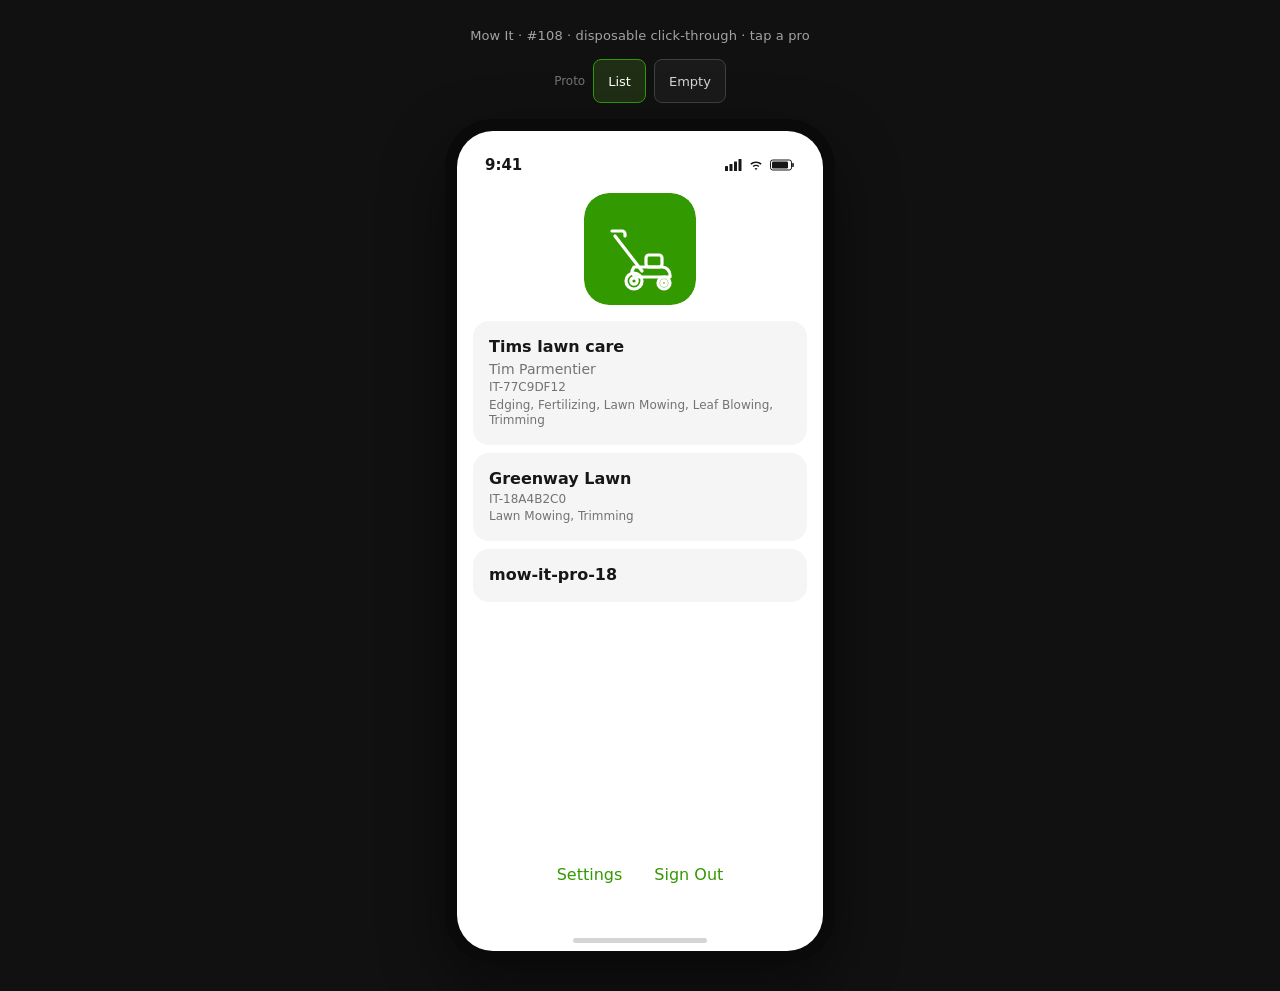
==== index.html @ 4646e546 "Add #108 pro-list click-through" ====
<!DOCTYPE html>
<html lang="en">
<head>
  <meta charset="utf-8">
  <meta name="viewport" content="width=device-width, initial-scale=1, viewport-fit=cover">
  <meta name="apple-mobile-web-app-capable" content="yes">
  <meta name="theme-color" content="#FFFFFF">
  <title>Mow It · Client pro list cell (#108)</title>
  <style>
    :root {
      --DSColor-brandPrimary: #339900;
      --DSColor-brandSecondary: #2B8000;
      --DSColor-bgCanvas: #FFFFFF;
      --DSColor-bgSurface: #FAFAFA;
      --DSColor-bgSurfaceRaised: #F5F5F5;
      --DSColor-textPrimary: #171717;
      --DSColor-textSecondary: #737373;
      --DSColor-textOnBrand: #FFFFFF;
      --DSColor-statusDanger: #EF4444;
      --DSColor-statusWarning: #EAB308;
      --DSColor-statusSuccess: #339900;
      --DSColor-borderDefault: #E5E5E5;
      --DSSpace-xxs: 2px;
      --DSSpace-xs: 4px;
      --DSSpace-sm: 8px;
      --DSSpace-md: 12px;
      --DSSpace-lg: 16px;
      --DSSpace-xl: 24px;
      --DSSpace-xxl: 32px;
      --DSSpace-xxxl: 40px;
      --DSRadius-sm: 4px;
      --DSRadius-md: 10px;
      --DSRadius-lg: 16px;
      --DSRadius-full: 9999px;
      --DSSize-controlHeight: 50px;
      --DSSize-controlMaxWidth: 375px;
      --DSSize-iconSm: 20px;
      --DSSize-iconLg: 40px;
      --DSSize-iconXl: 56px;
      --DSFont-sizeXs: 12px;
      --DSFont-sizeSm: 14px;
      --DSFont-sizeMd: 16px;
      --DSFont-sizeLg: 20px;
      --DSFont-sizeXl: 24px;
      --DSFont-sizeXxl: 34px;
      --DSFont-sizeHero: 56px;
      --DSFont-weightRegular: 400;
      --DSFont-weightMedium: 500;
      --DSFont-weightSemibold: 600;
      --DSFont-weightBold: 700;
      --phone-width: 390px;
      --phone-height: 844px;
      --brandmark-size: calc(var(--DSSize-iconXl) * 2);
      --brandmark-radius: calc(var(--brandmark-size) * 0.2237);
      --tap: 44px;
      --font-ui: -apple-system, BlinkMacSystemFont, "SF Pro Text", "SF Pro Display", system-ui, sans-serif;
    }
    * { box-sizing: border-box; }
    html, body { margin: 0; min-height: 100%; }
    body {
      font-family: var(--font-ui);
      background: #111;
      color: var(--DSColor-textPrimary);
      -webkit-font-smoothing: antialiased;
      min-height: 100dvh;
    }
    .stage {
      min-height: 100dvh;
      display: flex;
      flex-direction: column;
      align-items: center;
      justify-content: center;
      padding: 28px 16px;
      gap: 16px;
    }
    .caption { margin: 0; color: #a3a3a3; font-size: 13px; letter-spacing: 0.01em; text-align: center; }
    .proto-tools { display: flex; align-items: center; justify-content: center; gap: 8px; }
    .proto-tools-label { color: #737373; font-size: 12px; }
    .proto-toggle {
      appearance: none; border: 1px solid #404040; background: #1a1a1a; color: #d4d4d4;
      font-family: inherit; font-size: 13px; min-height: var(--tap); min-width: var(--tap);
      padding: 0 14px; border-radius: 8px; cursor: pointer; -webkit-tap-highlight-color: transparent;
    }
    .proto-toggle[aria-pressed="true"] { border-color: #339900; color: #ffffff; background: #1f2e14; }
    .proto-toggle:active { filter: brightness(1.15); }
    .phone {
      width: var(--phone-width); height: var(--phone-height); max-width: 100%;
      background: #0a0a0a; border-radius: 48px; padding: 12px;
      box-shadow: 0 24px 64px rgba(0, 0, 0, 0.45); flex-shrink: 0;
    }
    .screen {
      position: relative; width: 100%; height: 100%; background: var(--DSColor-bgCanvas);
      border-radius: 36px; overflow: hidden; isolation: isolate;
    }
    .statusbar {
      display: flex; align-items: center; justify-content: space-between; height: 54px;
      padding: 14px 28px 0; font-size: 15px; font-weight: var(--DSFont-weightSemibold);
      color: var(--DSColor-textPrimary); pointer-events: none;
    }
    .statusbar-icons { display: flex; align-items: center; gap: 6px; }
    .home {
      display: flex; flex-direction: column; align-items: center;
      height: calc(100% - 54px); padding: 0 var(--DSSpace-lg);
    }
    .brandmark {
      width: var(--brandmark-size); height: var(--brandmark-size);
      border-radius: var(--brandmark-radius); overflow: hidden;
      margin-top: var(--DSSpace-sm); flex-shrink: 0;
    }
    .brandmark svg { display: block; width: 100%; height: 100%; }
    .pane {
      display: flex; flex-direction: column; align-items: center; width: 100%;
      flex: 1; min-height: 0; overflow: hidden;
    }
    .pane[hidden] { display: none; }
    .pro-list {
      display: flex; flex-direction: column; width: 100%; margin-top: var(--DSSpace-lg);
      gap: var(--DSSpace-sm); overflow: auto; min-height: 0;
    }
    .pro-row {
      display: flex; flex-direction: column; align-items: flex-start; gap: var(--DSSpace-xxs);
      width: 100%; padding: var(--DSSpace-lg); border: 0; border-radius: var(--DSRadius-lg);
      background: var(--DSColor-bgSurfaceRaised); text-align: left; cursor: pointer;
      -webkit-tap-highlight-color: transparent; min-height: var(--tap); font-family: inherit; line-height: 1.3;
    }
    .pro-row:active { filter: brightness(0.97); }
    .pro-title { font-size: var(--DSFont-sizeMd); font-weight: var(--DSFont-weightSemibold); color: var(--DSColor-textPrimary); }
    .pro-name { font-size: var(--DSFont-sizeSm); font-weight: var(--DSFont-weightRegular); color: var(--DSColor-textSecondary); }
    .pro-itid { font-size: var(--DSFont-sizeXs); font-weight: var(--DSFont-weightRegular); color: var(--DSColor-textSecondary); }
    .pro-services { font-size: var(--DSFont-sizeXs); font-weight: var(--DSFont-weightRegular); color: var(--DSColor-textSecondary); overflow-wrap: anywhere; }
    .empty-copy {
      margin: var(--DSSpace-lg) 0 0; font-size: var(--DSFont-sizeMd); font-weight: var(--DSFont-weightSemibold);
      line-height: 1.25; color: var(--DSColor-textPrimary); text-align: center;
    }
    .note-copy {
      margin: var(--DSSpace-lg) 0 0; width: 100%; font-size: var(--DSFont-sizeMd);
      font-weight: var(--DSFont-weightRegular); line-height: 1.4; color: var(--DSColor-textPrimary); text-align: center;
    }
    .note-back {
      appearance: none; border: 0; background: none; margin-top: var(--DSSpace-xl);
      color: var(--DSColor-brandPrimary); font-family: inherit; font-size: var(--DSFont-sizeMd);
      font-weight: var(--DSFont-weightRegular); min-height: var(--tap); min-width: var(--tap);
      padding: 0 var(--DSSpace-lg); cursor: pointer; -webkit-tap-highlight-color: transparent;
    }
    .home-spacer { flex: 1; }
    .footer {
      display: flex; align-items: center; justify-content: center; gap: var(--DSSpace-lg);
      padding-bottom: calc(var(--DSSpace-xl) + 18px);
    }
    .footer-item {
      appearance: none; border: 0; background: none; color: var(--DSColor-brandPrimary);
      font-family: inherit; font-size: var(--DSFont-sizeMd); font-weight: var(--DSFont-weightRegular);
      min-height: var(--tap); min-width: var(--tap); padding: 0 var(--DSSpace-sm);
      cursor: default; pointer-events: none;
    }
    .home-indicator {
      position: absolute; left: 50%; bottom: 8px; width: 134px; height: 5px; margin-left: -67px;
      border-radius: var(--DSRadius-full); background: var(--DSColor-textPrimary); opacity: 0.18; pointer-events: none;
    }
    @media (max-width: 480px) {
      .stage { padding: 12px 0 0; gap: 10px; }
      .caption { padding: 0 16px; }
      .phone { width: 100%; height: calc(100dvh - 120px); max-width: none; border-radius: 0; padding: 0; box-shadow: none; }
      .screen { border-radius: 0; }
    }
  </style>
</head>
<body>
  <div class="stage">
    <p class="caption">Mow It · #108 · disposable click-through · tap a pro</p>
    <div class="proto-tools" role="group" aria-label="Proto list state">
      <span class="proto-tools-label">Proto</span>
      <button type="button" class="proto-toggle" id="toggleList" aria-pressed="true">List</button>
      <button type="button" class="proto-toggle" id="toggleEmpty" aria-pressed="false">Empty</button>
    </div>
    <div class="phone">
      <div class="screen" id="screen">
        <div class="statusbar" aria-hidden="true">
          <span>9:41</span>
          <span class="statusbar-icons">
            <svg width="17" height="12" viewBox="0 0 17 12" fill="currentColor"><rect x="0" y="7" width="3" height="5" rx="0.6"/><rect x="4.5" y="5" width="3" height="7" rx="0.6"/><rect x="9" y="2.5" width="3" height="9.5" rx="0.6"/><rect x="13.5" y="0" width="3" height="12" rx="0.6"/></svg>
            <svg width="16" height="12" viewBox="0 0 16 12" fill="currentColor"><path d="M8 2.4c2.2 0 4.2.8 5.7 2.2l-1.1 1.1A6.4 6.4 0 0 0 8 4.1 6.4 6.4 0 0 0 3.4 5.7L2.3 4.6A8 8 0 0 1 8 2.4Zm0 3.3c1.3 0 2.5.5 3.4 1.3L10.3 8A3.2 3.2 0 0 0 8 7a3.2 3.2 0 0 0-2.3.9L4.6 7A4.8 4.8 0 0 1 8 5.7Zm0 3.3c.6 0 1.1.2 1.5.6L8 11.1 6.5 9.6c.4-.4.9-.6 1.5-.6Z"/></svg>
            <svg width="25" height="12" viewBox="0 0 25 12"><rect x="0.5" y="1" width="21" height="10" rx="2.2" stroke="currentColor" fill="none" stroke-width="1"/><rect x="2" y="2.5" width="16" height="7" rx="1.2" fill="currentColor"/><rect x="22.2" y="4" width="1.6" height="4" rx="0.6" fill="currentColor"/></svg>
          </span>
        </div>
        <main class="home">
          <div class="brandmark" aria-hidden="true">
            <svg viewBox="0 0 112 112" role="img" aria-label="Mow It">
              <rect width="112" height="112" rx="25" fill="var(--DSColor-brandPrimary)"/>
              <g fill="none" stroke="var(--DSColor-textOnBrand)" stroke-width="3.2" stroke-linecap="round" stroke-linejoin="round">
                <path d="M28 38h10a3 3 0 0 1 3 3v2"/>
                <path d="M31 43 L58 78"/>
                <path d="M50 74 h28 a8 8 0 0 1 8 8 v2 H54 a6 6 0 0 1-6-6z"/>
                <rect x="62" y="62" width="16" height="12" rx="3"/>
                <circle cx="50" cy="88" r="8"/>
                <circle cx="50" cy="88" r="3.2"/>
                <circle cx="80" cy="90" r="6"/>
                <circle cx="80" cy="90" r="2.4"/>
              </g>
            </svg>
          </div>
          <div class="pane" id="paneList">
            <div class="pro-list" role="list">
              <button class="pro-row" type="button" role="listitem" data-pro="Tims lawn care" aria-label="Tims lawn care, Tim Parmentier, IT-77C9DF12, Edging, Fertilizing, Lawn Mowing, Leaf Blowing, Trimming">
                <span class="pro-title">Tims lawn care</span>
                <span class="pro-name">Tim Parmentier</span>
                <span class="pro-itid">IT-77C9DF12</span>
                <span class="pro-services">Edging, Fertilizing, Lawn Mowing, Leaf Blowing, Trimming</span>
              </button>
              <button class="pro-row" type="button" role="listitem" data-pro="Greenway Lawn" aria-label="Greenway Lawn, IT-18A4B2C0, Lawn Mowing, Trimming">
                <span class="pro-title">Greenway Lawn</span>
                <span class="pro-itid">IT-18A4B2C0</span>
                <span class="pro-services">Lawn Mowing, Trimming</span>
              </button>
              <button class="pro-row" type="button" role="listitem" data-pro="mow-it-pro-18" aria-label="mow-it-pro-18">
                <span class="pro-title">mow-it-pro-18</span>
              </button>
            </div>
            <div class="home-spacer"></div>
          </div>
          <div class="pane" id="paneEmpty" hidden>
            <p class="empty-copy">No pros yet.</p>
            <div class="home-spacer"></div>
          </div>
          <div class="pane" id="paneNote" hidden>
            <p class="note-copy" id="noteCopy">Book a Mow stays as shipped: address → when → extras → confirm.</p>
            <button class="note-back" type="button" id="noteBack">Back</button>
            <div class="home-spacer"></div>
          </div>
          <div class="footer">
            <span class="footer-item">Settings</span>
            <span class="footer-item">Sign Out</span>
          </div>
        </main>
        <div class="home-indicator" aria-hidden="true"></div>
      </div>
    </div>
  </div>
  <script>
    (function () {
      var paneList = document.getElementById("paneList");
      var paneEmpty = document.getElementById("paneEmpty");
      var paneNote = document.getElementById("paneNote");
      var noteCopy = document.getElementById("noteCopy");
      var noteBack = document.getElementById("noteBack");
      var toggleList = document.getElementById("toggleList");
      var toggleEmpty = document.getElementById("toggleEmpty");
      var listState = "list";
      function showPane(pane) {
        paneList.hidden = pane !== paneList;
        paneEmpty.hidden = pane !== paneEmpty;
        paneNote.hidden = pane !== paneNote;
      }
      function setToggles(empty) {
        toggleList.setAttribute("aria-pressed", empty ? "false" : "true");
        toggleEmpty.setAttribute("aria-pressed", empty ? "true" : "false");
      }
      function showList() { listState = "list"; showPane(paneList); setToggles(false); }
      function showEmpty() { listState = "empty"; showPane(paneEmpty); setToggles(true); }
      function showNote(name) {
        noteCopy.textContent = name + " — Book a Mow stays as shipped: address → when → extras → confirm.";
        showPane(paneNote);
        noteBack.focus();
      }
      toggleList.addEventListener("click", showList);
      toggleEmpty.addEventListener("click", showEmpty);
      noteBack.addEventListener("click", function () {
        if (listState === "empty") showEmpty();
        else showList();
      });
      Array.prototype.forEach.call(document.querySelectorAll(".pro-row"), function (row) {
        row.addEventListener("click", function () {
          showNote(row.getAttribute("data-pro"));
        });
      });
    })();
  </script>
</body>
</html>
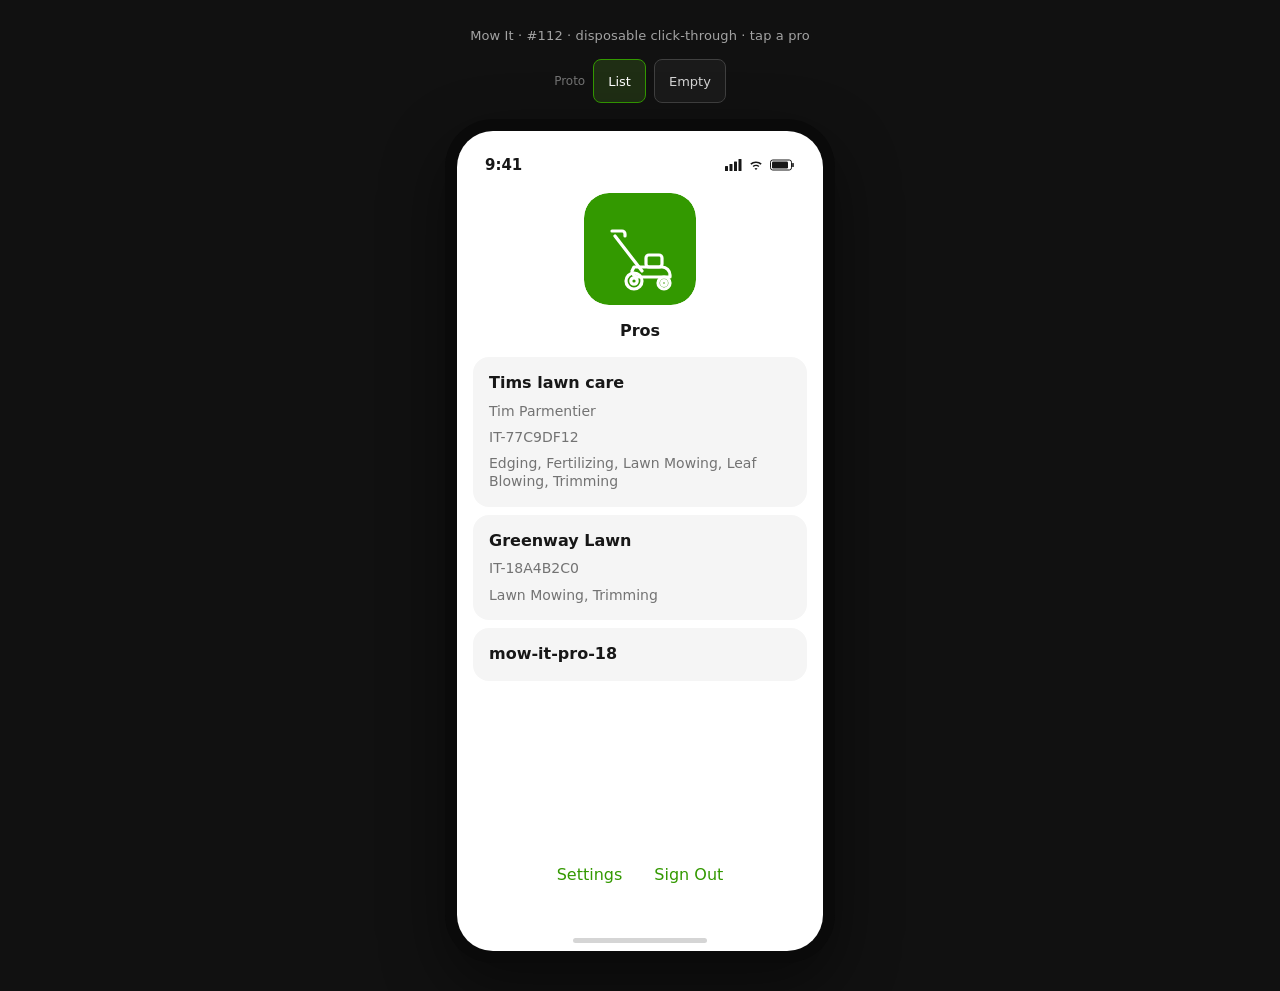
==== commit 339d128d: "#112 match next-mow card chrome + Pros header" ====
--- a/index.html
+++ b/index.html
@@ -5,8 +5,9 @@
   <meta name="viewport" content="width=device-width, initial-scale=1, viewport-fit=cover">
   <meta name="apple-mobile-web-app-capable" content="yes">
   <meta name="theme-color" content="#FFFFFF">
-  <title>Mow It · Client pro list cell (#108)</title>
+  <title>Mow It · Client pro list cell (#112)</title>
   <style>
+    /* Live tokens from shared/design-tokens — named after DSColor / DSSpace / DSRadius / DSFont / DSSize */
     :root {
       --DSColor-brandPrimary: #339900;
       --DSColor-brandSecondary: #2B8000;
@@ -20,6 +21,7 @@
       --DSColor-statusWarning: #EAB308;
       --DSColor-statusSuccess: #339900;
       --DSColor-borderDefault: #E5E5E5;
+
       --DSSpace-xxs: 2px;
       --DSSpace-xs: 4px;
       --DSSpace-sm: 8px;
@@ -28,15 +30,18 @@
       --DSSpace-xl: 24px;
       --DSSpace-xxl: 32px;
       --DSSpace-xxxl: 40px;
+
       --DSRadius-sm: 4px;
       --DSRadius-md: 10px;
       --DSRadius-lg: 16px;
       --DSRadius-full: 9999px;
+
       --DSSize-controlHeight: 50px;
       --DSSize-controlMaxWidth: 375px;
       --DSSize-iconSm: 20px;
       --DSSize-iconLg: 40px;
       --DSSize-iconXl: 56px;
+
       --DSFont-sizeXs: 12px;
       --DSFont-sizeSm: 14px;
       --DSFont-sizeMd: 16px;
@@ -48,6 +53,7 @@
       --DSFont-weightMedium: 500;
       --DSFont-weightSemibold: 600;
       --DSFont-weightBold: 700;
+
       --phone-width: 390px;
       --phone-height: 844px;
       --brandmark-size: calc(var(--DSSize-iconXl) * 2);
@@ -55,6 +61,7 @@
       --tap: 44px;
       --font-ui: -apple-system, BlinkMacSystemFont, "SF Pro Text", "SF Pro Display", system-ui, sans-serif;
     }
+
     * { box-sizing: border-box; }
     html, body { margin: 0; min-height: 100%; }
     body {
@@ -64,6 +71,7 @@
       -webkit-font-smoothing: antialiased;
       min-height: 100dvh;
     }
+
     .stage {
       min-height: 100dvh;
       display: flex;
@@ -73,106 +81,291 @@
       padding: 28px 16px;
       gap: 16px;
     }
-    .caption { margin: 0; color: #a3a3a3; font-size: 13px; letter-spacing: 0.01em; text-align: center; }
-    .proto-tools { display: flex; align-items: center; justify-content: center; gap: 8px; }
-    .proto-tools-label { color: #737373; font-size: 12px; }
+
+    .caption {
+      margin: 0;
+      color: #a3a3a3;
+      font-size: 13px;
+      letter-spacing: 0.01em;
+      text-align: center;
+    }
+
+    .proto-tools {
+      display: flex;
+      align-items: center;
+      justify-content: center;
+      gap: 8px;
+    }
+
+    .proto-tools-label {
+      color: #737373;
+      font-size: 12px;
+    }
+
     .proto-toggle {
-      appearance: none; border: 1px solid #404040; background: #1a1a1a; color: #d4d4d4;
-      font-family: inherit; font-size: 13px; min-height: var(--tap); min-width: var(--tap);
-      padding: 0 14px; border-radius: 8px; cursor: pointer; -webkit-tap-highlight-color: transparent;
-    }
-    .proto-toggle[aria-pressed="true"] { border-color: #339900; color: #ffffff; background: #1f2e14; }
+      appearance: none;
+      border: 1px solid #404040;
+      background: #1a1a1a;
+      color: #d4d4d4;
+      font-family: inherit;
+      font-size: 13px;
+      min-height: var(--tap);
+      min-width: var(--tap);
+      padding: 0 14px;
+      border-radius: 8px;
+      cursor: pointer;
+      -webkit-tap-highlight-color: transparent;
+    }
+
+    .proto-toggle[aria-pressed="true"] {
+      border-color: #339900;
+      color: #ffffff;
+      background: #1f2e14;
+    }
+
     .proto-toggle:active { filter: brightness(1.15); }
+    .proto-toggle:focus-visible {
+      outline: 2px solid var(--DSColor-brandPrimary);
+      outline-offset: 2px;
+    }
+
     .phone {
-      width: var(--phone-width); height: var(--phone-height); max-width: 100%;
-      background: #0a0a0a; border-radius: 48px; padding: 12px;
-      box-shadow: 0 24px 64px rgba(0, 0, 0, 0.45); flex-shrink: 0;
-    }
+      width: var(--phone-width);
+      height: var(--phone-height);
+      max-width: 100%;
+      background: #0a0a0a;
+      border-radius: 48px;
+      padding: 12px;
+      box-shadow: 0 24px 64px rgba(0, 0, 0, 0.45);
+      flex-shrink: 0;
+    }
+
     .screen {
-      position: relative; width: 100%; height: 100%; background: var(--DSColor-bgCanvas);
-      border-radius: 36px; overflow: hidden; isolation: isolate;
-    }
+      position: relative;
+      width: 100%;
+      height: 100%;
+      background: var(--DSColor-bgCanvas);
+      border-radius: 36px;
+      overflow: hidden;
+      isolation: isolate;
+    }
+
     .statusbar {
-      display: flex; align-items: center; justify-content: space-between; height: 54px;
-      padding: 14px 28px 0; font-size: 15px; font-weight: var(--DSFont-weightSemibold);
-      color: var(--DSColor-textPrimary); pointer-events: none;
-    }
-    .statusbar-icons { display: flex; align-items: center; gap: 6px; }
+      display: flex;
+      align-items: center;
+      justify-content: space-between;
+      height: 54px;
+      padding: 14px 28px 0;
+      font-size: 15px;
+      font-weight: var(--DSFont-weightSemibold);
+      color: var(--DSColor-textPrimary);
+      pointer-events: none;
+    }
+
+    .statusbar-icons {
+      display: flex;
+      align-items: center;
+      gap: 6px;
+    }
+
     .home {
-      display: flex; flex-direction: column; align-items: center;
-      height: calc(100% - 54px); padding: 0 var(--DSSpace-lg);
-    }
+      display: flex;
+      flex-direction: column;
+      align-items: center;
+      height: calc(100% - 54px);
+      padding: 0 var(--DSSpace-lg);
+    }
+
     .brandmark {
-      width: var(--brandmark-size); height: var(--brandmark-size);
-      border-radius: var(--brandmark-radius); overflow: hidden;
-      margin-top: var(--DSSpace-sm); flex-shrink: 0;
-    }
+      width: var(--brandmark-size);
+      height: var(--brandmark-size);
+      border-radius: var(--brandmark-radius);
+      overflow: hidden;
+      margin-top: var(--DSSpace-sm);
+      flex-shrink: 0;
+    }
+
     .brandmark svg { display: block; width: 100%; height: 100%; }
+
     .pane {
-      display: flex; flex-direction: column; align-items: center; width: 100%;
-      flex: 1; min-height: 0; overflow: hidden;
-    }
+      display: flex;
+      flex-direction: column;
+      align-items: center;
+      width: 100%;
+      flex: 1;
+      min-height: 0;
+      overflow: hidden;
+    }
+
     .pane[hidden] { display: none; }
+
+    .home-title {
+      margin: var(--DSSpace-lg) 0 0;
+      font-size: var(--DSFont-sizeMd);
+      font-weight: var(--DSFont-weightSemibold);
+      line-height: 1.25;
+      color: var(--DSColor-textPrimary);
+    }
+
     .pro-list {
-      display: flex; flex-direction: column; width: 100%; margin-top: var(--DSSpace-lg);
-      gap: var(--DSSpace-sm); overflow: auto; min-height: 0;
-    }
+      display: flex;
+      flex-direction: column;
+      width: 100%;
+      margin-top: var(--DSSpace-lg);
+      gap: var(--DSSpace-sm);
+      overflow: auto;
+      min-height: 0;
+    }
+
     .pro-row {
-      display: flex; flex-direction: column; align-items: flex-start; gap: var(--DSSpace-xxs);
-      width: 100%; padding: var(--DSSpace-lg); border: 0; border-radius: var(--DSRadius-lg);
-      background: var(--DSColor-bgSurfaceRaised); text-align: left; cursor: pointer;
-      -webkit-tap-highlight-color: transparent; min-height: var(--tap); font-family: inherit; line-height: 1.3;
-    }
+      display: block;
+      width: 100%;
+      padding: var(--DSSpace-lg);
+      border: 0;
+      border-radius: var(--DSRadius-lg);
+      background: var(--DSColor-bgSurfaceRaised);
+      text-align: left;
+      cursor: pointer;
+      -webkit-tap-highlight-color: transparent;
+      min-height: var(--tap);
+      font-family: inherit;
+    }
+
     .pro-row:active { filter: brightness(0.97); }
-    .pro-title { font-size: var(--DSFont-sizeMd); font-weight: var(--DSFont-weightSemibold); color: var(--DSColor-textPrimary); }
-    .pro-name { font-size: var(--DSFont-sizeSm); font-weight: var(--DSFont-weightRegular); color: var(--DSColor-textSecondary); }
-    .pro-itid { font-size: var(--DSFont-sizeXs); font-weight: var(--DSFont-weightRegular); color: var(--DSColor-textSecondary); }
-    .pro-services { font-size: var(--DSFont-sizeXs); font-weight: var(--DSFont-weightRegular); color: var(--DSColor-textSecondary); overflow-wrap: anywhere; }
+    .pro-row:focus-visible {
+      outline: 2px solid var(--DSColor-brandPrimary);
+      outline-offset: 2px;
+    }
+
+    .pro-title {
+      display: block;
+      margin: 0;
+      font-size: var(--DSFont-sizeMd);
+      font-weight: var(--DSFont-weightSemibold);
+      color: var(--DSColor-textPrimary);
+      line-height: 1.3;
+    }
+
+    .pro-name,
+    .pro-itid,
+    .pro-services {
+      display: block;
+      margin: var(--DSSpace-sm) 0 0;
+      font-size: var(--DSFont-sizeSm);
+      font-weight: var(--DSFont-weightRegular);
+      color: var(--DSColor-textSecondary);
+      line-height: 1.3;
+    }
+
+    .pro-services {
+      overflow-wrap: anywhere;
+    }
+
     .empty-copy {
-      margin: var(--DSSpace-lg) 0 0; font-size: var(--DSFont-sizeMd); font-weight: var(--DSFont-weightSemibold);
-      line-height: 1.25; color: var(--DSColor-textPrimary); text-align: center;
-    }
+      margin: var(--DSSpace-lg) 0 0;
+      font-size: var(--DSFont-sizeMd);
+      font-weight: var(--DSFont-weightSemibold);
+      line-height: 1.25;
+      color: var(--DSColor-textPrimary);
+      text-align: center;
+    }
+
     .note-copy {
-      margin: var(--DSSpace-lg) 0 0; width: 100%; font-size: var(--DSFont-sizeMd);
-      font-weight: var(--DSFont-weightRegular); line-height: 1.4; color: var(--DSColor-textPrimary); text-align: center;
-    }
+      margin: var(--DSSpace-lg) 0 0;
+      width: 100%;
+      font-size: var(--DSFont-sizeMd);
+      font-weight: var(--DSFont-weightRegular);
+      line-height: 1.4;
+      color: var(--DSColor-textPrimary);
+      text-align: center;
+    }
+
     .note-back {
-      appearance: none; border: 0; background: none; margin-top: var(--DSSpace-xl);
-      color: var(--DSColor-brandPrimary); font-family: inherit; font-size: var(--DSFont-sizeMd);
-      font-weight: var(--DSFont-weightRegular); min-height: var(--tap); min-width: var(--tap);
-      padding: 0 var(--DSSpace-lg); cursor: pointer; -webkit-tap-highlight-color: transparent;
-    }
+      appearance: none;
+      border: 0;
+      background: none;
+      margin-top: var(--DSSpace-xl);
+      color: var(--DSColor-brandPrimary);
+      font-family: inherit;
+      font-size: var(--DSFont-sizeMd);
+      font-weight: var(--DSFont-weightRegular);
+      min-height: var(--tap);
+      min-width: var(--tap);
+      padding: 0 var(--DSSpace-lg);
+      cursor: pointer;
+      -webkit-tap-highlight-color: transparent;
+    }
+
+    .note-back:active { opacity: 0.55; }
+    .note-back:focus-visible {
+      outline: 2px solid var(--DSColor-brandPrimary);
+      outline-offset: 2px;
+      border-radius: var(--DSRadius-full);
+    }
+
     .home-spacer { flex: 1; }
+
     .footer {
-      display: flex; align-items: center; justify-content: center; gap: var(--DSSpace-lg);
+      display: flex;
+      align-items: center;
+      justify-content: center;
+      gap: var(--DSSpace-lg);
       padding-bottom: calc(var(--DSSpace-xl) + 18px);
     }
+
     .footer-item {
-      appearance: none; border: 0; background: none; color: var(--DSColor-brandPrimary);
-      font-family: inherit; font-size: var(--DSFont-sizeMd); font-weight: var(--DSFont-weightRegular);
-      min-height: var(--tap); min-width: var(--tap); padding: 0 var(--DSSpace-sm);
-      cursor: default; pointer-events: none;
-    }
+      appearance: none;
+      border: 0;
+      background: none;
+      color: var(--DSColor-brandPrimary);
+      font-family: inherit;
+      font-size: var(--DSFont-sizeMd);
+      font-weight: var(--DSFont-weightRegular);
+      min-height: var(--tap);
+      min-width: var(--tap);
+      padding: 0 var(--DSSpace-sm);
+      cursor: default;
+      pointer-events: none;
+    }
+
     .home-indicator {
-      position: absolute; left: 50%; bottom: 8px; width: 134px; height: 5px; margin-left: -67px;
-      border-radius: var(--DSRadius-full); background: var(--DSColor-textPrimary); opacity: 0.18; pointer-events: none;
-    }
+      position: absolute;
+      left: 50%;
+      bottom: 8px;
+      width: 134px;
+      height: 5px;
+      margin-left: -67px;
+      border-radius: var(--DSRadius-full);
+      background: var(--DSColor-textPrimary);
+      opacity: 0.18;
+      pointer-events: none;
+    }
+
     @media (max-width: 480px) {
       .stage { padding: 12px 0 0; gap: 10px; }
       .caption { padding: 0 16px; }
-      .phone { width: 100%; height: calc(100dvh - 120px); max-width: none; border-radius: 0; padding: 0; box-shadow: none; }
+      .phone {
+        width: 100%;
+        height: calc(100dvh - 120px);
+        max-width: none;
+        border-radius: 0;
+        padding: 0;
+        box-shadow: none;
+      }
       .screen { border-radius: 0; }
     }
   </style>
 </head>
 <body>
   <div class="stage">
-    <p class="caption">Mow It · #108 · disposable click-through · tap a pro</p>
+    <p class="caption">Mow It · #112 · disposable click-through · tap a pro</p>
+
     <div class="proto-tools" role="group" aria-label="Proto list state">
       <span class="proto-tools-label">Proto</span>
       <button type="button" class="proto-toggle" id="toggleList" aria-pressed="true">List</button>
       <button type="button" class="proto-toggle" id="toggleEmpty" aria-pressed="false">Empty</button>
     </div>
+
     <div class="phone">
       <div class="screen" id="screen">
         <div class="statusbar" aria-hidden="true">
@@ -183,6 +376,7 @@
             <svg width="25" height="12" viewBox="0 0 25 12"><rect x="0.5" y="1" width="21" height="10" rx="2.2" stroke="currentColor" fill="none" stroke-width="1"/><rect x="2" y="2.5" width="16" height="7" rx="1.2" fill="currentColor"/><rect x="22.2" y="4" width="1.6" height="4" rx="0.6" fill="currentColor"/></svg>
           </span>
         </div>
+
         <main class="home">
           <div class="brandmark" aria-hidden="true">
             <svg viewBox="0 0 112 112" role="img" aria-label="Mow It">
@@ -199,7 +393,9 @@
               </g>
             </svg>
           </div>
+
           <div class="pane" id="paneList">
+            <h1 class="home-title">Pros</h1>
             <div class="pro-list" role="list">
               <button class="pro-row" type="button" role="listitem" data-pro="Tims lawn care" aria-label="Tims lawn care, Tim Parmentier, IT-77C9DF12, Edging, Fertilizing, Lawn Mowing, Leaf Blowing, Trimming">
                 <span class="pro-title">Tims lawn care</span>
@@ -218,24 +414,29 @@
             </div>
             <div class="home-spacer"></div>
           </div>
+
           <div class="pane" id="paneEmpty" hidden>
             <p class="empty-copy">No pros yet.</p>
             <div class="home-spacer"></div>
           </div>
+
           <div class="pane" id="paneNote" hidden>
             <p class="note-copy" id="noteCopy">Book a Mow stays as shipped: address → when → extras → confirm.</p>
             <button class="note-back" type="button" id="noteBack">Back</button>
             <div class="home-spacer"></div>
           </div>
+
           <div class="footer">
             <span class="footer-item">Settings</span>
             <span class="footer-item">Sign Out</span>
           </div>
         </main>
+
         <div class="home-indicator" aria-hidden="true"></div>
       </div>
     </div>
   </div>
+
   <script>
     (function () {
       var paneList = document.getElementById("paneList");
@@ -246,28 +447,43 @@
       var toggleList = document.getElementById("toggleList");
       var toggleEmpty = document.getElementById("toggleEmpty");
       var listState = "list";
+
       function showPane(pane) {
         paneList.hidden = pane !== paneList;
         paneEmpty.hidden = pane !== paneEmpty;
         paneNote.hidden = pane !== paneNote;
       }
+
       function setToggles(empty) {
         toggleList.setAttribute("aria-pressed", empty ? "false" : "true");
         toggleEmpty.setAttribute("aria-pressed", empty ? "true" : "false");
       }
-      function showList() { listState = "list"; showPane(paneList); setToggles(false); }
-      function showEmpty() { listState = "empty"; showPane(paneEmpty); setToggles(true); }
+
+      function showList() {
+        listState = "list";
+        showPane(paneList);
+        setToggles(false);
+      }
+
+      function showEmpty() {
+        listState = "empty";
+        showPane(paneEmpty);
+        setToggles(true);
+      }
+
       function showNote(name) {
         noteCopy.textContent = name + " — Book a Mow stays as shipped: address → when → extras → confirm.";
         showPane(paneNote);
         noteBack.focus();
       }
+
       toggleList.addEventListener("click", showList);
       toggleEmpty.addEventListener("click", showEmpty);
       noteBack.addEventListener("click", function () {
         if (listState === "empty") showEmpty();
         else showList();
       });
+
       Array.prototype.forEach.call(document.querySelectorAll(".pro-row"), function (row) {
         row.addEventListener("click", function () {
           showNote(row.getAttribute("data-pro"));
